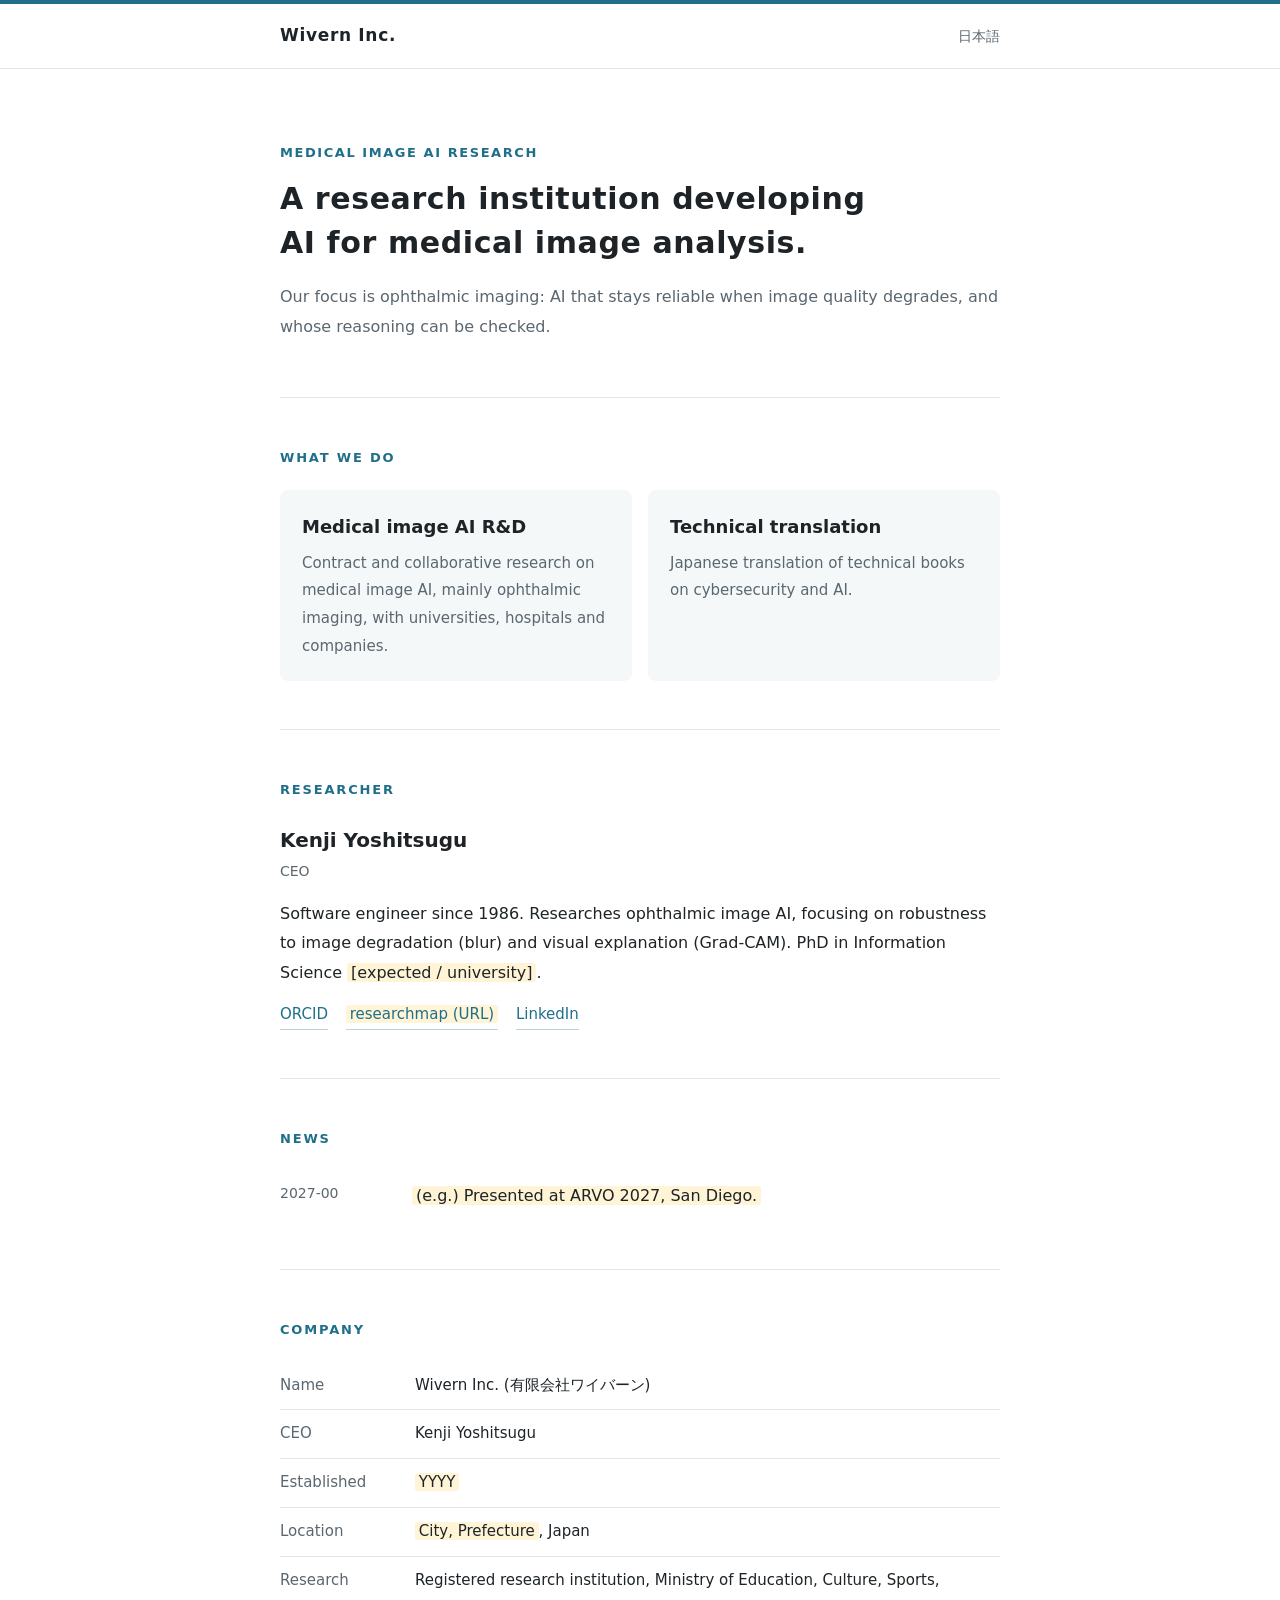
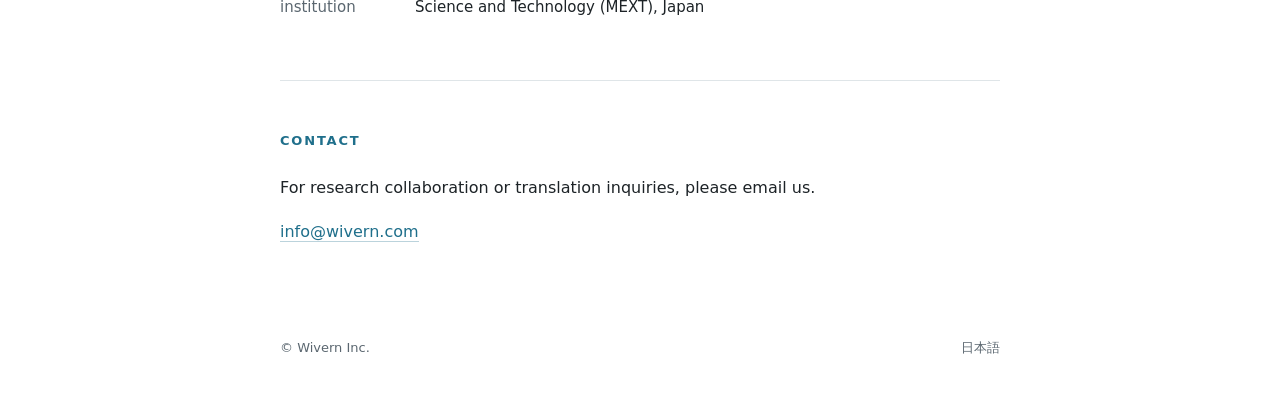
==== en/index.html @ 98671ee2 "Add files via upload" ====
<!doctype html>
<html lang="en">
<head>
<meta charset="utf-8">
<meta name="viewport" content="width=device-width,initial-scale=1">
<title>Wivern Inc. | Medical Image AI Research</title>
<meta name="description" content="Wivern Inc. is a research institution developing AI for medical image analysis.">
<link rel="stylesheet" href="/style.css">
<link rel="alternate" hreflang="ja" href="https://wivern.com/">
</head>
<body>
<header class="site"><div class="wrap">
  <a class="brand" href="/en/">Wivern Inc.</a>
  <nav><a href="/">日本語</a></nav>
</div></header>

<main class="wrap">
  <div class="hero">
    <p class="kicker">MEDICAL IMAGE AI RESEARCH</p>
    <h1>A research institution developing<br>AI for medical image analysis.</h1>
    <p class="lead">Our focus is ophthalmic imaging: AI that stays reliable when image quality degrades, and whose reasoning can be checked.</p>
  </div>

  <section id="business">
    <h2>What we do</h2>
    <div class="cards">
      <div class="card">
        <h3>Medical image AI R&amp;D</h3>
        <p>Contract and collaborative research on medical image AI, mainly ophthalmic imaging, with universities, hospitals and companies.</p>
      </div>
      <div class="card">
        <h3>Technical translation</h3>
        <p>Japanese translation of technical books on cybersecurity and AI.</p>
      </div>
    </div>
  </section>

  <section id="researcher" class="person">
    <h2>Researcher</h2>
    <p class="name">Kenji Yoshitsugu</p>
    <p class="role">CEO</p>
    <p>Software engineer since 1986. Researches ophthalmic image AI, focusing on robustness to image degradation (blur) and visual explanation (Grad-CAM). PhD in Information Science <span class="todo">[expected / university]</span>.</p>
    <!-- Add from April 2027: Visiting Researcher, Department of Ophthalmology, Keio University School of Medicine / Visiting Researcher, University of Hyogo -->
    <div class="links">
      <a href="https://orcid.org/0009-0009-2370-3183">ORCID</a>
      <a href="https://researchmap.jp/"><span class="todo">researchmap (URL)</span></a>
      <a href="https://www.linkedin.com/in/kenji-yoshitsugu/">LinkedIn</a>
    </div>
  </section>

  <section id="news">
    <h2>News</h2>
    <ul class="plain">
      <li><span class="when">2027-00</span><span><span class="todo">(e.g.) Presented at ARVO 2027, San Diego.</span></span></li>
    </ul>
  </section>

  <section id="company">
    <h2>Company</h2>
    <table class="profile">
      <tr><th>Name</th><td>Wivern Inc. (有限会社ワイバーン)</td></tr>
      <tr><th>CEO</th><td>Kenji Yoshitsugu</td></tr>
      <tr><th>Established</th><td><span class="todo">YYYY</span></td></tr>
      <tr><th>Location</th><td><span class="todo">City, Prefecture</span>, Japan</td></tr>
      <tr><th>Research institution</th><td>Registered research institution, Ministry of Education, Culture, Sports, Science and Technology (MEXT), Japan</td></tr>
    </table>
  </section>

  <section id="contact" style="border-bottom:0">
    <h2>Contact</h2>
    <p>For research collaboration or translation inquiries, please email us.</p>
    <p><a href="mailto:info@wivern.com">info@wivern.com</a></p>
  </section>
</main>

<footer><div class="wrap">
  <span>© Wivern Inc.</span>
  <span><a href="/">日本語</a></span>
</div></footer>
</body>
</html>
---- style.css ----
:root{--ink:#1d2327;--sub:#5b6770;--line:#dfe5e8;--accent:#1F6F8B;--bg:#ffffff;--soft:#f5f8f9}
*{box-sizing:border-box}
html{-webkit-text-size-adjust:100%}
body{margin:0;background:var(--bg);color:var(--ink);font-family:"Hiragino Sans","Hiragino Kaku Gothic ProN","Noto Sans JP","Yu Gothic UI","Meiryo",system-ui,sans-serif;line-height:1.85;font-size:16px}
a{color:var(--accent);text-decoration:none;border-bottom:1px solid rgba(31,111,139,.3)}
a:hover{border-bottom-color:var(--accent)}
.wrap{max-width:760px;margin:0 auto;padding:0 20px}
header.site{border-top:4px solid var(--accent);border-bottom:1px solid var(--line)}
header.site .wrap{display:flex;justify-content:space-between;align-items:center;height:64px}
.brand{font-weight:700;letter-spacing:.04em;color:var(--ink);border:0;font-size:17px}
.brand small{font-weight:400;color:var(--sub);margin-left:.6em;font-size:13px}
nav a{font-size:14px;margin-left:18px;border:0;color:var(--sub)}
nav a:hover{color:var(--accent)}
.hero{padding:72px 0 56px;border-bottom:1px solid var(--line)}
.hero p.kicker{margin:0 0 12px;color:var(--accent);font-size:13px;letter-spacing:.12em;font-weight:700}
.hero h1{margin:0 0 18px;font-size:30px;line-height:1.45;letter-spacing:.02em}
.hero p.lead{margin:0;color:var(--sub);font-size:16px}
section{padding:48px 0;border-bottom:1px solid var(--line)}
section h2{font-size:13px;letter-spacing:.14em;color:var(--accent);margin:0 0 20px;font-weight:700;text-transform:uppercase}
h3{font-size:18px;margin:0 0 6px}
p{margin:0 0 14px}
.cards{display:grid;grid-template-columns:1fr 1fr;gap:16px}
.card{background:var(--soft);border-radius:8px;padding:20px 22px}
.card p{margin:0;color:var(--sub);font-size:15px}
.person .name{font-size:20px;font-weight:700;margin:0}
.person .role{color:var(--sub);font-size:14px;margin:0 0 14px}
.links{display:flex;flex-wrap:wrap;gap:10px 18px;margin-top:10px;font-size:15px}
ul.plain{list-style:none;margin:0;padding:0}
ul.plain li{padding:10px 0;border-top:1px solid var(--line);display:grid;grid-template-columns:7.5em 1fr;gap:12px}
ul.plain li:first-child{border-top:0}
ul.plain .when{color:var(--sub);font-size:14px;font-variant-numeric:tabular-nums}
table.profile{border-collapse:collapse;width:100%;font-size:15px}
table.profile th,table.profile td{text-align:left;padding:10px 0;border-top:1px solid var(--line);vertical-align:top}
table.profile tr:first-child th,table.profile tr:first-child td{border-top:0}
table.profile th{width:9em;font-weight:400;color:var(--sub)}
table.profile.wide th{width:14em}
@media (max-width:600px){table.profile.wide th{width:9em}}
.note{font-size:13px;color:var(--sub)}
footer{padding:28px 0 40px;color:var(--sub);font-size:13px}
footer .wrap{display:flex;justify-content:space-between;flex-wrap:wrap;gap:8px}
footer a{color:var(--sub);border:0}
.todo{background:#fff4d6;padding:0 .25em;border-radius:3px}
@media (max-width:600px){
 .hero{padding:48px 0 40px}.hero h1{font-size:24px}
 .cards{grid-template-columns:1fr}
 nav a{margin-left:12px}
 .brand small{display:none}
 ul.plain li{grid-template-columns:1fr;gap:0}
 table.profile th{width:7em}
}
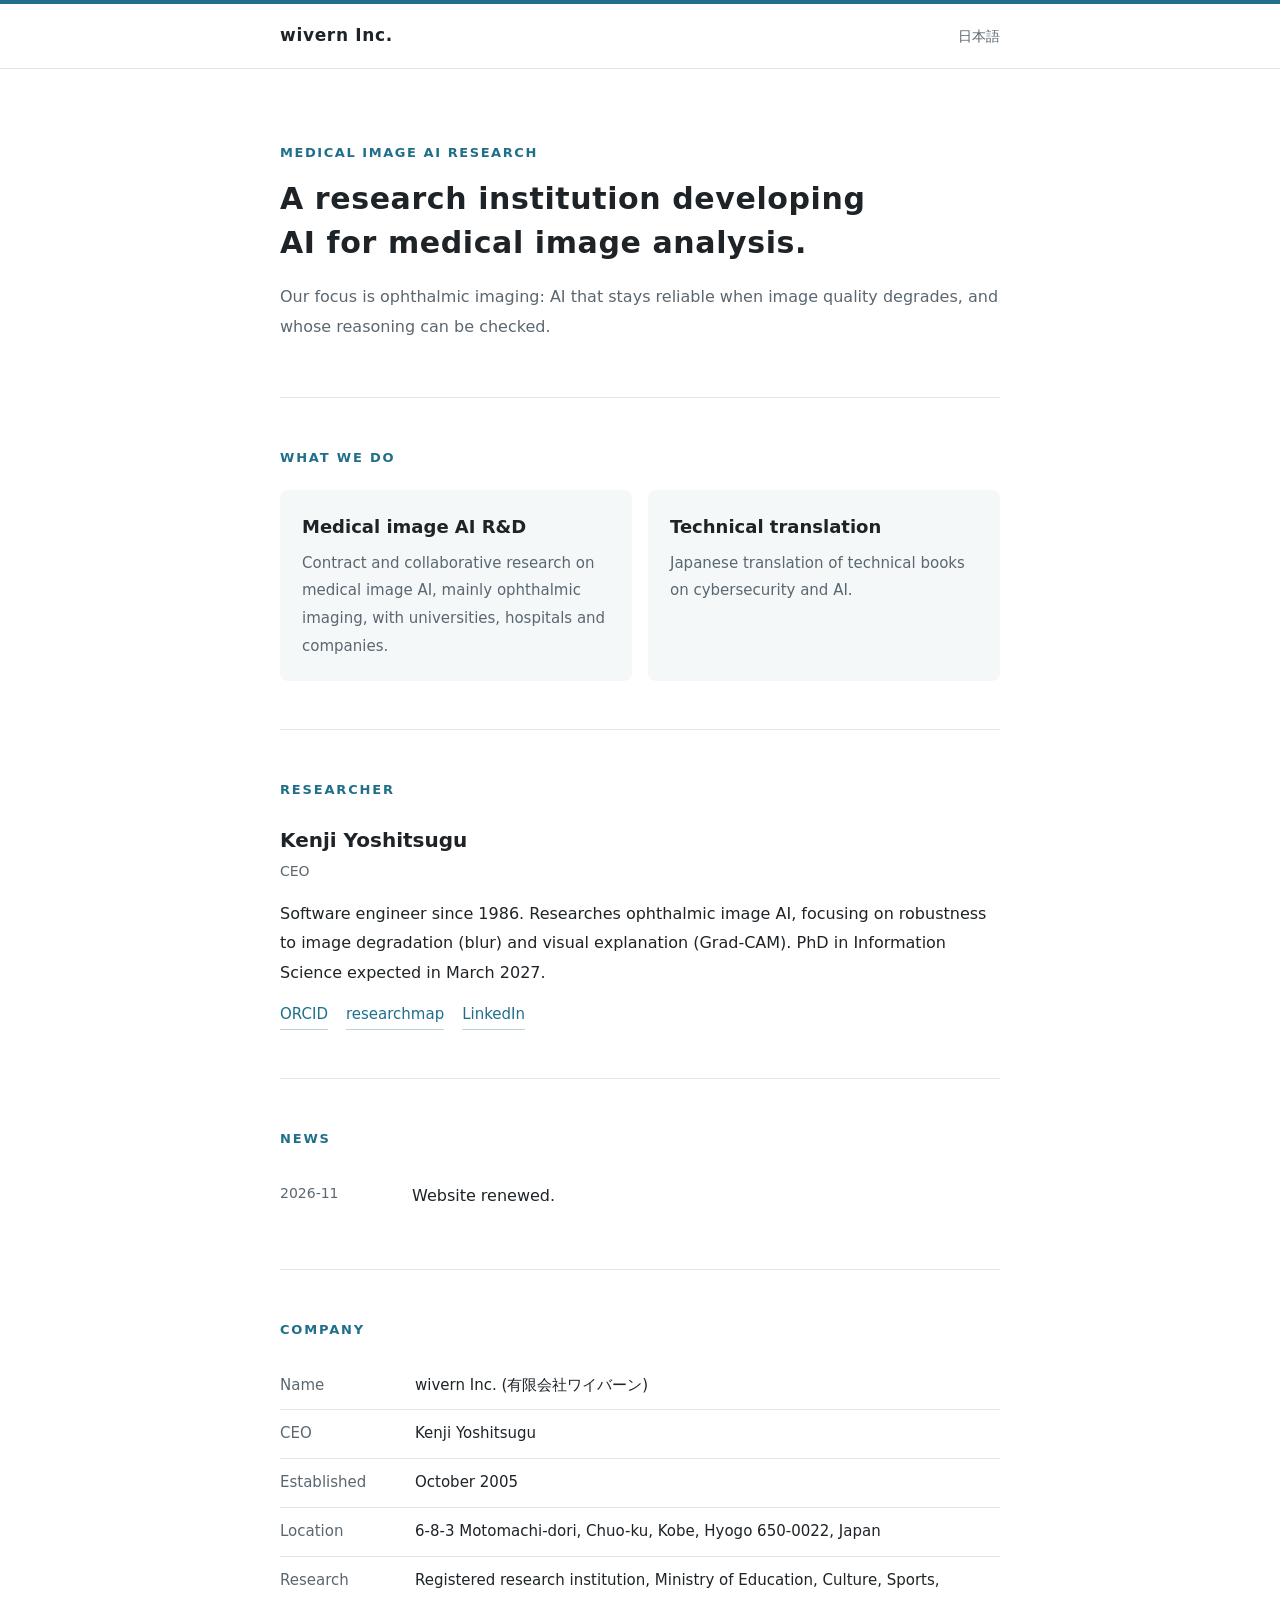
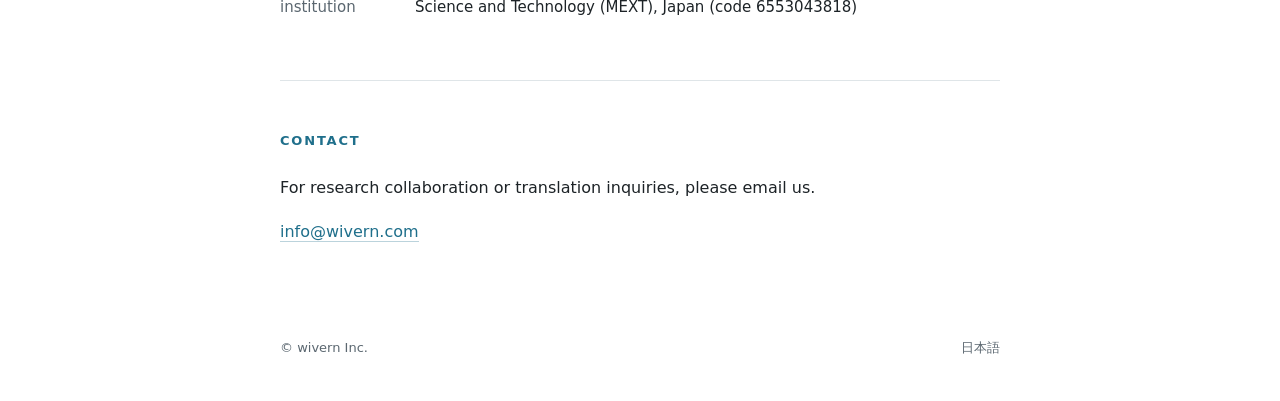
==== commit 8a83683f: "Update index.html" ====
--- a/en/index.html
+++ b/en/index.html
@@ -3,14 +3,14 @@
 <head>
 <meta charset="utf-8">
 <meta name="viewport" content="width=device-width,initial-scale=1">
-<title>Wivern Inc. | Medical Image AI Research</title>
-<meta name="description" content="Wivern Inc. is a research institution developing AI for medical image analysis.">
+<title>wivern Inc. | Medical Image AI Research</title>
+<meta name="description" content="wivern Inc. is a research institution developing AI for medical image analysis.">
 <link rel="stylesheet" href="/style.css">
 <link rel="alternate" hreflang="ja" href="https://wivern.com/">
 </head>
 <body>
 <header class="site"><div class="wrap">
-  <a class="brand" href="/en/">Wivern Inc.</a>
+  <a class="brand" href="/en/">wivern Inc.</a>
   <nav><a href="/">日本語</a></nav>
 </div></header>
 
@@ -39,11 +39,11 @@
     <h2>Researcher</h2>
     <p class="name">Kenji Yoshitsugu</p>
     <p class="role">CEO</p>
-    <p>Software engineer since 1986. Researches ophthalmic image AI, focusing on robustness to image degradation (blur) and visual explanation (Grad-CAM). PhD in Information Science <span class="todo">[expected / university]</span>.</p>
+    <p>Software engineer since 1986. Researches ophthalmic image AI, focusing on robustness to image degradation (blur) and visual explanation (Grad-CAM). PhD in Information Science expected in March 2027.</p>
     <!-- Add from April 2027: Visiting Researcher, Department of Ophthalmology, Keio University School of Medicine / Visiting Researcher, University of Hyogo -->
     <div class="links">
       <a href="https://orcid.org/0009-0009-2370-3183">ORCID</a>
-      <a href="https://researchmap.jp/"><span class="todo">researchmap (URL)</span></a>
+      <a href="https://researchmap.jp/smokyjp">researchmap</a>
       <a href="https://www.linkedin.com/in/kenji-yoshitsugu/">LinkedIn</a>
     </div>
   </section>
@@ -51,18 +51,18 @@
   <section id="news">
     <h2>News</h2>
     <ul class="plain">
-      <li><span class="when">2027-00</span><span><span class="todo">(e.g.) Presented at ARVO 2027, San Diego.</span></span></li>
+      <li><span class="when">2026-11</span><span>Website renewed.</span></li>
     </ul>
   </section>
 
   <section id="company">
     <h2>Company</h2>
     <table class="profile">
-      <tr><th>Name</th><td>Wivern Inc. (有限会社ワイバーン)</td></tr>
+      <tr><th>Name</th><td>wivern Inc. (有限会社ワイバーン)</td></tr>
       <tr><th>CEO</th><td>Kenji Yoshitsugu</td></tr>
-      <tr><th>Established</th><td><span class="todo">YYYY</span></td></tr>
-      <tr><th>Location</th><td><span class="todo">City, Prefecture</span>, Japan</td></tr>
-      <tr><th>Research institution</th><td>Registered research institution, Ministry of Education, Culture, Sports, Science and Technology (MEXT), Japan</td></tr>
+      <tr><th>Established</th><td>October 2005</td></tr>
+      <tr><th>Location</th><td>6-8-3 Motomachi-dori, Chuo-ku, Kobe, Hyogo 650-0022, Japan</td></tr>
+      <tr><th>Research institution</th><td>Registered research institution, Ministry of Education, Culture, Sports, Science and Technology (MEXT), Japan (code 6553043818)</td></tr>
     </table>
   </section>
 
@@ -74,7 +74,7 @@
 </main>
 
 <footer><div class="wrap">
-  <span>© Wivern Inc.</span>
+  <span>© wivern Inc.</span>
   <span><a href="/">日本語</a></span>
 </div></footer>
 </body>
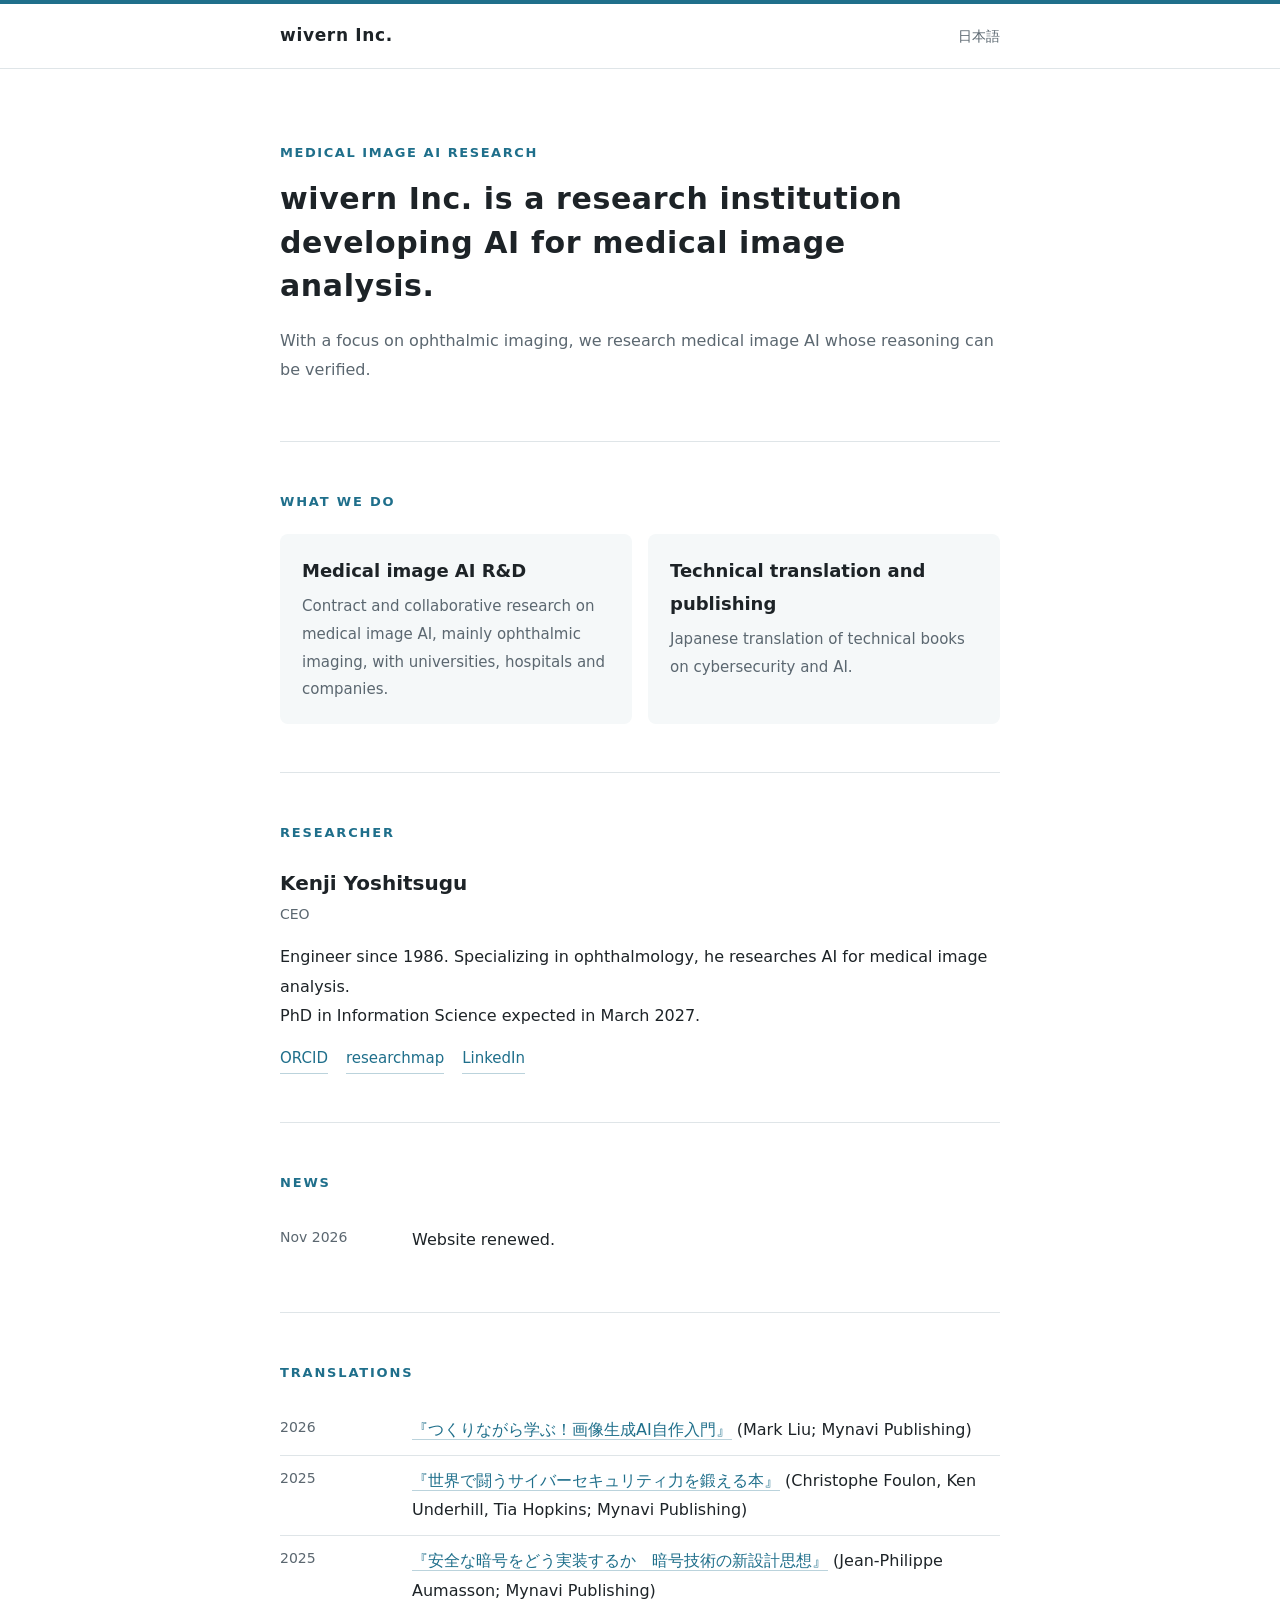
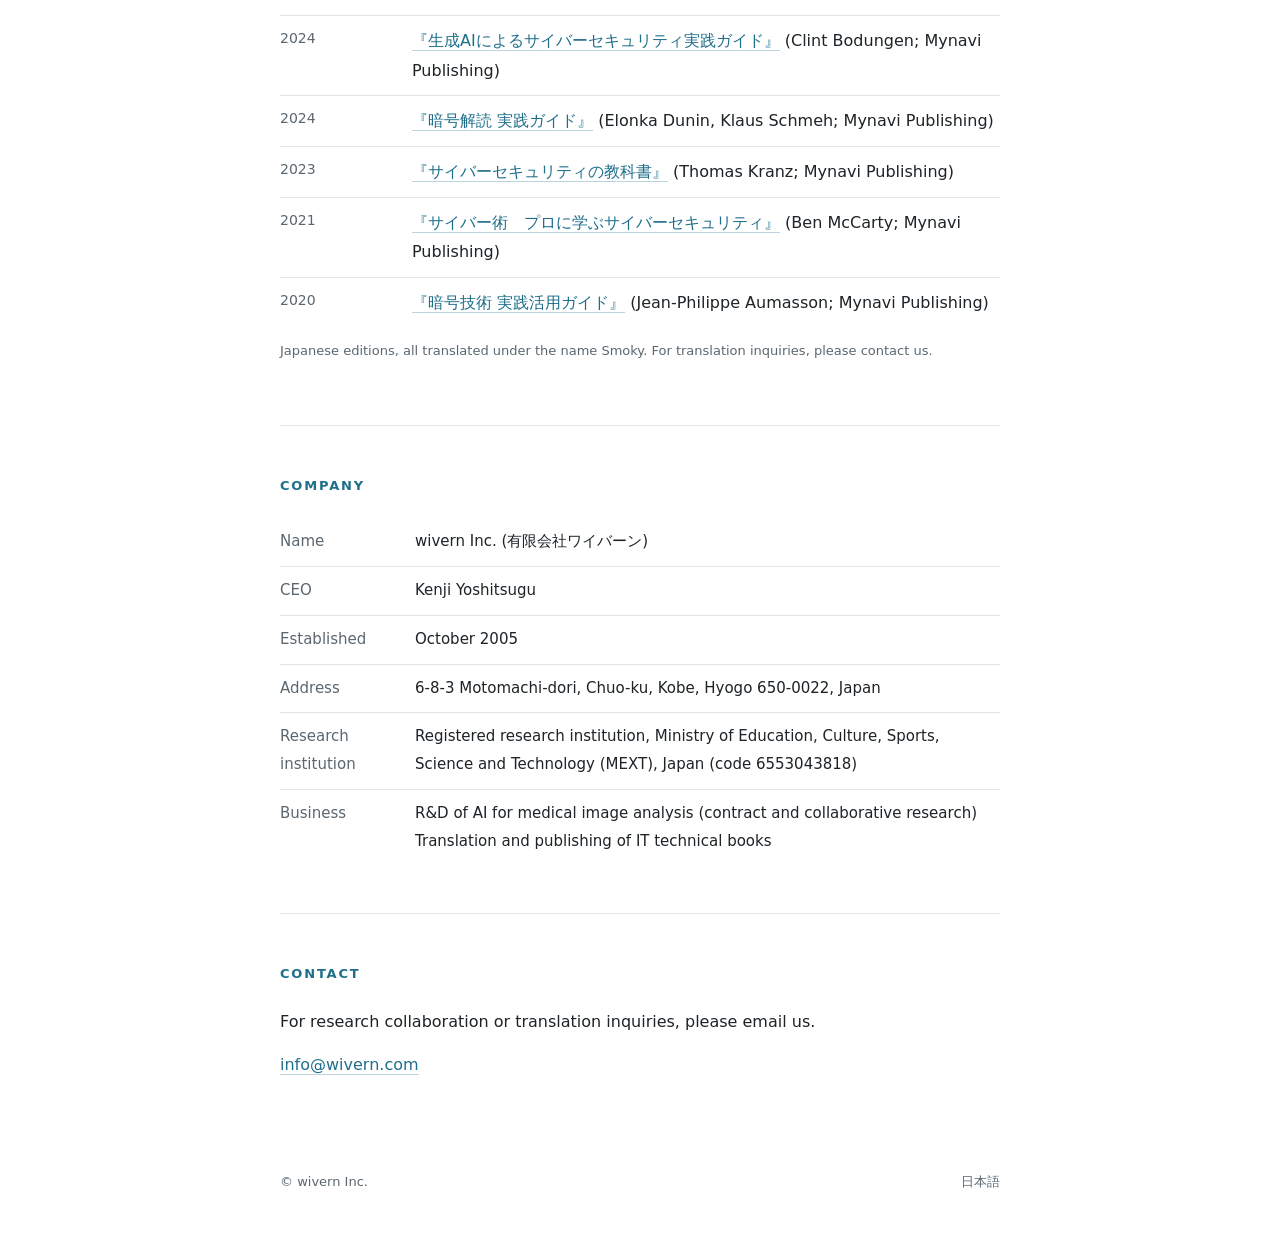
==== commit 414461bc: "Update company information and add translations section" ====
--- a/en/index.html
+++ b/en/index.html
@@ -5,6 +5,9 @@
 <meta name="viewport" content="width=device-width,initial-scale=1">
 <title>wivern Inc. | Medical Image AI Research</title>
 <meta name="description" content="wivern Inc. is a research institution developing AI for medical image analysis.">
+<link rel="icon" href="/favicon.ico" sizes="16x16 32x32 48x48">
+<link rel="icon" href="/icon-192.png" type="image/png" sizes="192x192">
+<link rel="apple-touch-icon" href="/apple-touch-icon.png">
 <link rel="stylesheet" href="/style.css">
 <link rel="alternate" hreflang="ja" href="https://wivern.com/">
 </head>
@@ -17,8 +20,8 @@
 <main class="wrap">
   <div class="hero">
     <p class="kicker">MEDICAL IMAGE AI RESEARCH</p>
-    <h1>A research institution developing<br>AI for medical image analysis.</h1>
-    <p class="lead">Our focus is ophthalmic imaging: AI that stays reliable when image quality degrades, and whose reasoning can be checked.</p>
+    <h1>wivern Inc. is a research institution<br>developing AI for medical image analysis.</h1>
+    <p class="lead">With a focus on ophthalmic imaging, we research medical image AI whose reasoning can be verified.</p>
   </div>
 
   <section id="business">
@@ -29,7 +32,7 @@
         <p>Contract and collaborative research on medical image AI, mainly ophthalmic imaging, with universities, hospitals and companies.</p>
       </div>
       <div class="card">
-        <h3>Technical translation</h3>
+        <h3>Technical translation and publishing</h3>
         <p>Japanese translation of technical books on cybersecurity and AI.</p>
       </div>
     </div>
@@ -39,7 +42,7 @@
     <h2>Researcher</h2>
     <p class="name">Kenji Yoshitsugu</p>
     <p class="role">CEO</p>
-    <p>Software engineer since 1986. Researches ophthalmic image AI, focusing on robustness to image degradation (blur) and visual explanation (Grad-CAM). PhD in Information Science expected in March 2027.</p>
+    <p>Engineer since 1986. Specializing in ophthalmology, he researches AI for medical image analysis.<br>PhD in Information Science expected in March 2027.</p>
     <!-- Add from April 2027: Visiting Researcher, Department of Ophthalmology, Keio University School of Medicine / Visiting Researcher, University of Hyogo -->
     <div class="links">
       <a href="https://orcid.org/0009-0009-2370-3183">ORCID</a>
@@ -51,8 +54,23 @@
   <section id="news">
     <h2>News</h2>
     <ul class="plain">
-      <li><span class="when">2026-11</span><span>Website renewed.</span></li>
+      <li><span class="when">Nov 2026</span><span>Website renewed.</span></li>
     </ul>
+  </section>
+
+  <section id="books">
+    <h2>Translations</h2>
+    <ul class="plain">
+      <li><span class="when">2026</span><span><a href="https://amzn.asia/d/09Zhmthr" target="_blank">『つくりながら学ぶ！画像生成AI自作入門』</a> (Mark Liu; Mynavi Publishing)</span></li>
+      <li><span class="when">2025</span><span><a href="https://amzn.asia/d/0iZ1kX16" target="_blank">『世界で闘うサイバーセキュリティ力を鍛える本』</a> (Christophe Foulon, Ken Underhill, Tia Hopkins; Mynavi Publishing)</span></li>
+      <li><span class="when">2025</span><span><a href="https://amzn.asia/d/0abVyfJ5" target="_blank">『安全な暗号をどう実装するか　暗号技術の新設計思想』</a> (Jean-Philippe Aumasson; Mynavi Publishing)</span></li>
+      <li><span class="when">2024</span><span><a href="https://amzn.asia/d/021cN7FE" target="_blank">『生成AIによるサイバーセキュリティ実践ガイド』</a> (Clint Bodungen; Mynavi Publishing)</span></li>
+      <li><span class="when">2024</span><span><a href="https://amzn.asia/d/0fw4Bp3z" target="_blank">『暗号解読 実践ガイド』</a> (Elonka Dunin, Klaus Schmeh; Mynavi Publishing)</span></li>
+      <li><span class="when">2023</span><span><a href="https://amzn.asia/d/0aZmvIIE" target="_blank">『サイバーセキュリティの教科書』</a> (Thomas Kranz; Mynavi Publishing)</span></li>
+      <li><span class="when">2021</span><span><a href="https://amzn.asia/d/07TLB77l" target="_blank">『サイバー術　プロに学ぶサイバーセキュリティ』</a> (Ben McCarty; Mynavi Publishing)</span></li>
+      <li><span class="when">2020</span><span><a href="https://amzn.asia/d/0iyDgwgM" target="_blank">『暗号技術 実践活用ガイド』</a> (Jean-Philippe Aumasson; Mynavi Publishing)</span></li>
+    </ul>
+    <p class="note" style="margin-top:12px">Japanese editions, all translated under the name Smoky. For translation inquiries, please contact us.</p>
   </section>
 
   <section id="company">
@@ -61,8 +79,9 @@
       <tr><th>Name</th><td>wivern Inc. (有限会社ワイバーン)</td></tr>
       <tr><th>CEO</th><td>Kenji Yoshitsugu</td></tr>
       <tr><th>Established</th><td>October 2005</td></tr>
-      <tr><th>Location</th><td>6-8-3 Motomachi-dori, Chuo-ku, Kobe, Hyogo 650-0022, Japan</td></tr>
+      <tr><th>Address</th><td>6-8-3 Motomachi-dori, Chuo-ku, Kobe, Hyogo 650-0022, Japan</td></tr>
       <tr><th>Research institution</th><td>Registered research institution, Ministry of Education, Culture, Sports, Science and Technology (MEXT), Japan (code 6553043818)</td></tr>
+      <tr><th>Business</th><td>R&amp;D of AI for medical image analysis (contract and collaborative research)<br>Translation and publishing of IT technical books</td></tr>
     </table>
   </section>
 
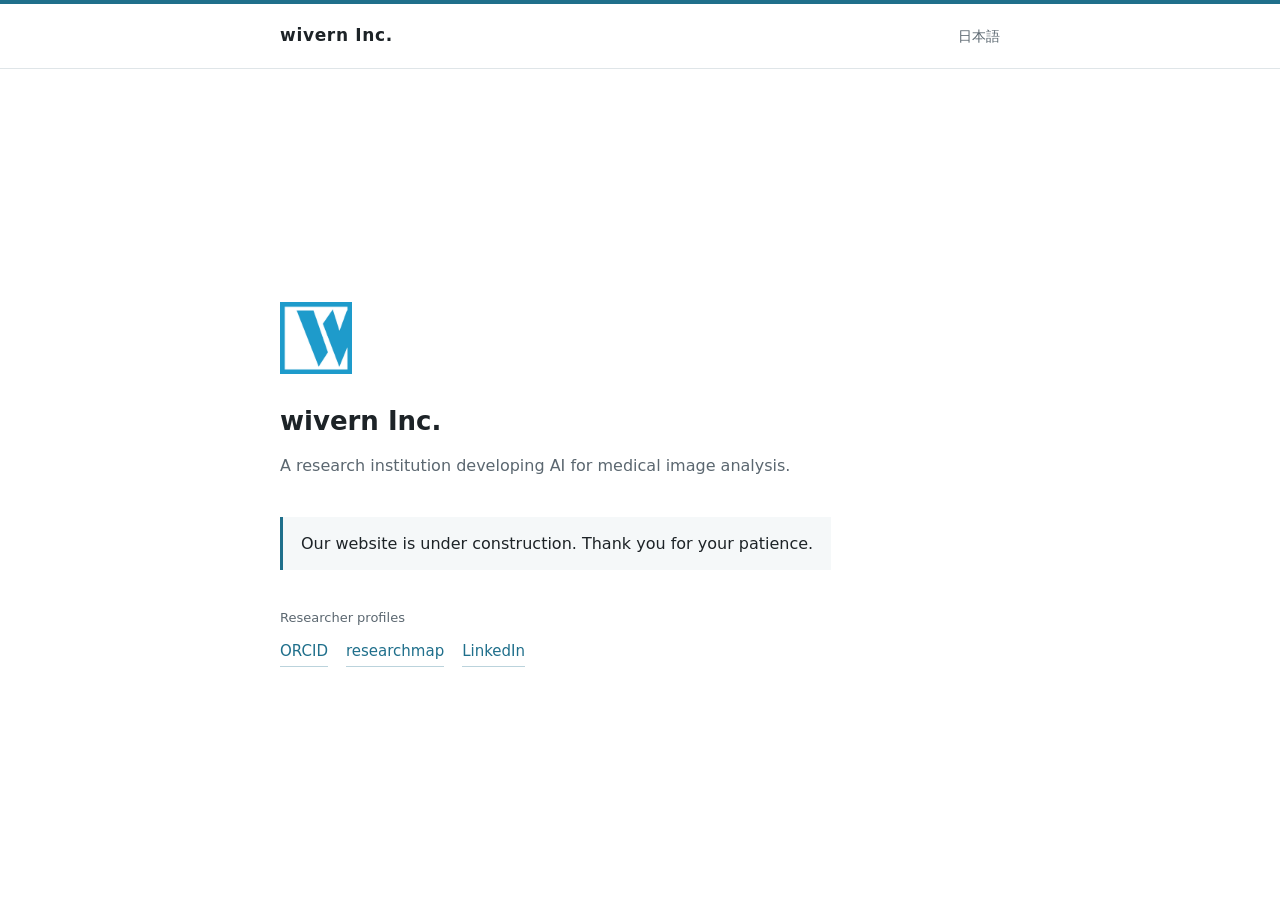
==== commit eb1db343: "Rename uc_index.html to index.html" ====
--- a/en/index.html
+++ b/en/index.html
@@ -4,97 +4,36 @@
 <meta charset="utf-8">
 <meta name="viewport" content="width=device-width,initial-scale=1">
 <title>wivern Inc. | Medical Image AI Research</title>
-<meta name="description" content="wivern Inc. is a research institution developing AI for medical image analysis.">
+<meta name="description" content="wivern Inc. is a research institution developing AI for medical image analysis. Our website is under construction.">
 <link rel="icon" href="/favicon.ico" sizes="16x16 32x32 48x48">
 <link rel="icon" href="/icon-192.png" type="image/png" sizes="192x192">
 <link rel="apple-touch-icon" href="/apple-touch-icon.png">
 <link rel="stylesheet" href="/style.css">
 <link rel="alternate" hreflang="ja" href="https://wivern.com/">
+<style>
+ .uc{min-height:calc(100vh - 69px);display:flex;flex-direction:column;justify-content:center;padding:48px 20px}
+ .uc img{width:72px;height:72px;margin-bottom:28px}
+ .uc h1{font-size:26px;margin:0 0 10px;line-height:1.5}
+ .uc .tag{color:var(--sub);margin:0 0 36px}
+ .uc .status{display:inline-block;align-self:flex-start;background:var(--soft);border-left:3px solid var(--accent);padding:12px 18px;margin:0 0 36px}
+</style>
 </head>
 <body>
 <header class="site"><div class="wrap">
   <a class="brand" href="/en/">wivern Inc.</a>
   <nav><a href="/">日本語</a></nav>
 </div></header>
-
-<main class="wrap">
-  <div class="hero">
-    <p class="kicker">MEDICAL IMAGE AI RESEARCH</p>
-    <h1>wivern Inc. is a research institution<br>developing AI for medical image analysis.</h1>
-    <p class="lead">With a focus on ophthalmic imaging, we research medical image AI whose reasoning can be verified.</p>
+<main class="wrap uc">
+  <img src="/icon-192.png" alt="wivern Inc.">
+  <h1>wivern Inc.</h1>
+  <p class="tag">A research institution developing AI for medical image analysis.</p>
+  <p class="status">Our website is under construction. Thank you for your patience.</p>
+  <p class="note" style="margin-bottom:8px">Researcher profiles</p>
+  <div class="links" style="margin-top:0">
+    <a href="https://orcid.org/0009-0009-2370-3183">ORCID</a>
+    <a href="https://researchmap.jp/smokyjp">researchmap</a>
+    <a href="https://www.linkedin.com/in/kenji-yoshitsugu/">LinkedIn</a>
   </div>
-
-  <section id="business">
-    <h2>What we do</h2>
-    <div class="cards">
-      <div class="card">
-        <h3>Medical image AI R&amp;D</h3>
-        <p>Contract and collaborative research on medical image AI, mainly ophthalmic imaging, with universities, hospitals and companies.</p>
-      </div>
-      <div class="card">
-        <h3>Technical translation and publishing</h3>
-        <p>Japanese translation of technical books on cybersecurity and AI.</p>
-      </div>
-    </div>
-  </section>
-
-  <section id="researcher" class="person">
-    <h2>Researcher</h2>
-    <p class="name">Kenji Yoshitsugu</p>
-    <p class="role">CEO</p>
-    <p>Engineer since 1986. Specializing in ophthalmology, he researches AI for medical image analysis.<br>PhD in Information Science expected in March 2027.</p>
-    <!-- Add from April 2027: Visiting Researcher, Department of Ophthalmology, Keio University School of Medicine / Visiting Researcher, University of Hyogo -->
-    <div class="links">
-      <a href="https://orcid.org/0009-0009-2370-3183">ORCID</a>
-      <a href="https://researchmap.jp/smokyjp">researchmap</a>
-      <a href="https://www.linkedin.com/in/kenji-yoshitsugu/">LinkedIn</a>
-    </div>
-  </section>
-
-  <section id="news">
-    <h2>News</h2>
-    <ul class="plain">
-      <li><span class="when">Nov 2026</span><span>Website renewed.</span></li>
-    </ul>
-  </section>
-
-  <section id="books">
-    <h2>Translations</h2>
-    <ul class="plain">
-      <li><span class="when">2026</span><span><a href="https://amzn.asia/d/09Zhmthr" target="_blank">『つくりながら学ぶ！画像生成AI自作入門』</a> (Mark Liu; Mynavi Publishing)</span></li>
-      <li><span class="when">2025</span><span><a href="https://amzn.asia/d/0iZ1kX16" target="_blank">『世界で闘うサイバーセキュリティ力を鍛える本』</a> (Christophe Foulon, Ken Underhill, Tia Hopkins; Mynavi Publishing)</span></li>
-      <li><span class="when">2025</span><span><a href="https://amzn.asia/d/0abVyfJ5" target="_blank">『安全な暗号をどう実装するか　暗号技術の新設計思想』</a> (Jean-Philippe Aumasson; Mynavi Publishing)</span></li>
-      <li><span class="when">2024</span><span><a href="https://amzn.asia/d/021cN7FE" target="_blank">『生成AIによるサイバーセキュリティ実践ガイド』</a> (Clint Bodungen; Mynavi Publishing)</span></li>
-      <li><span class="when">2024</span><span><a href="https://amzn.asia/d/0fw4Bp3z" target="_blank">『暗号解読 実践ガイド』</a> (Elonka Dunin, Klaus Schmeh; Mynavi Publishing)</span></li>
-      <li><span class="when">2023</span><span><a href="https://amzn.asia/d/0aZmvIIE" target="_blank">『サイバーセキュリティの教科書』</a> (Thomas Kranz; Mynavi Publishing)</span></li>
-      <li><span class="when">2021</span><span><a href="https://amzn.asia/d/07TLB77l" target="_blank">『サイバー術　プロに学ぶサイバーセキュリティ』</a> (Ben McCarty; Mynavi Publishing)</span></li>
-      <li><span class="when">2020</span><span><a href="https://amzn.asia/d/0iyDgwgM" target="_blank">『暗号技術 実践活用ガイド』</a> (Jean-Philippe Aumasson; Mynavi Publishing)</span></li>
-    </ul>
-    <p class="note" style="margin-top:12px">Japanese editions, all translated under the name Smoky. For translation inquiries, please contact us.</p>
-  </section>
-
-  <section id="company">
-    <h2>Company</h2>
-    <table class="profile">
-      <tr><th>Name</th><td>wivern Inc. (有限会社ワイバーン)</td></tr>
-      <tr><th>CEO</th><td>Kenji Yoshitsugu</td></tr>
-      <tr><th>Established</th><td>October 2005</td></tr>
-      <tr><th>Address</th><td>6-8-3 Motomachi-dori, Chuo-ku, Kobe, Hyogo 650-0022, Japan</td></tr>
-      <tr><th>Research institution</th><td>Registered research institution, Ministry of Education, Culture, Sports, Science and Technology (MEXT), Japan (code 6553043818)</td></tr>
-      <tr><th>Business</th><td>R&amp;D of AI for medical image analysis (contract and collaborative research)<br>Translation and publishing of IT technical books</td></tr>
-    </table>
-  </section>
-
-  <section id="contact" style="border-bottom:0">
-    <h2>Contact</h2>
-    <p>For research collaboration or translation inquiries, please email us.</p>
-    <p><a href="mailto:info@wivern.com">info@wivern.com</a></p>
-  </section>
 </main>
-
-<footer><div class="wrap">
-  <span>© wivern Inc.</span>
-  <span><a href="/">日本語</a></span>
-</div></footer>
 </body>
 </html>
